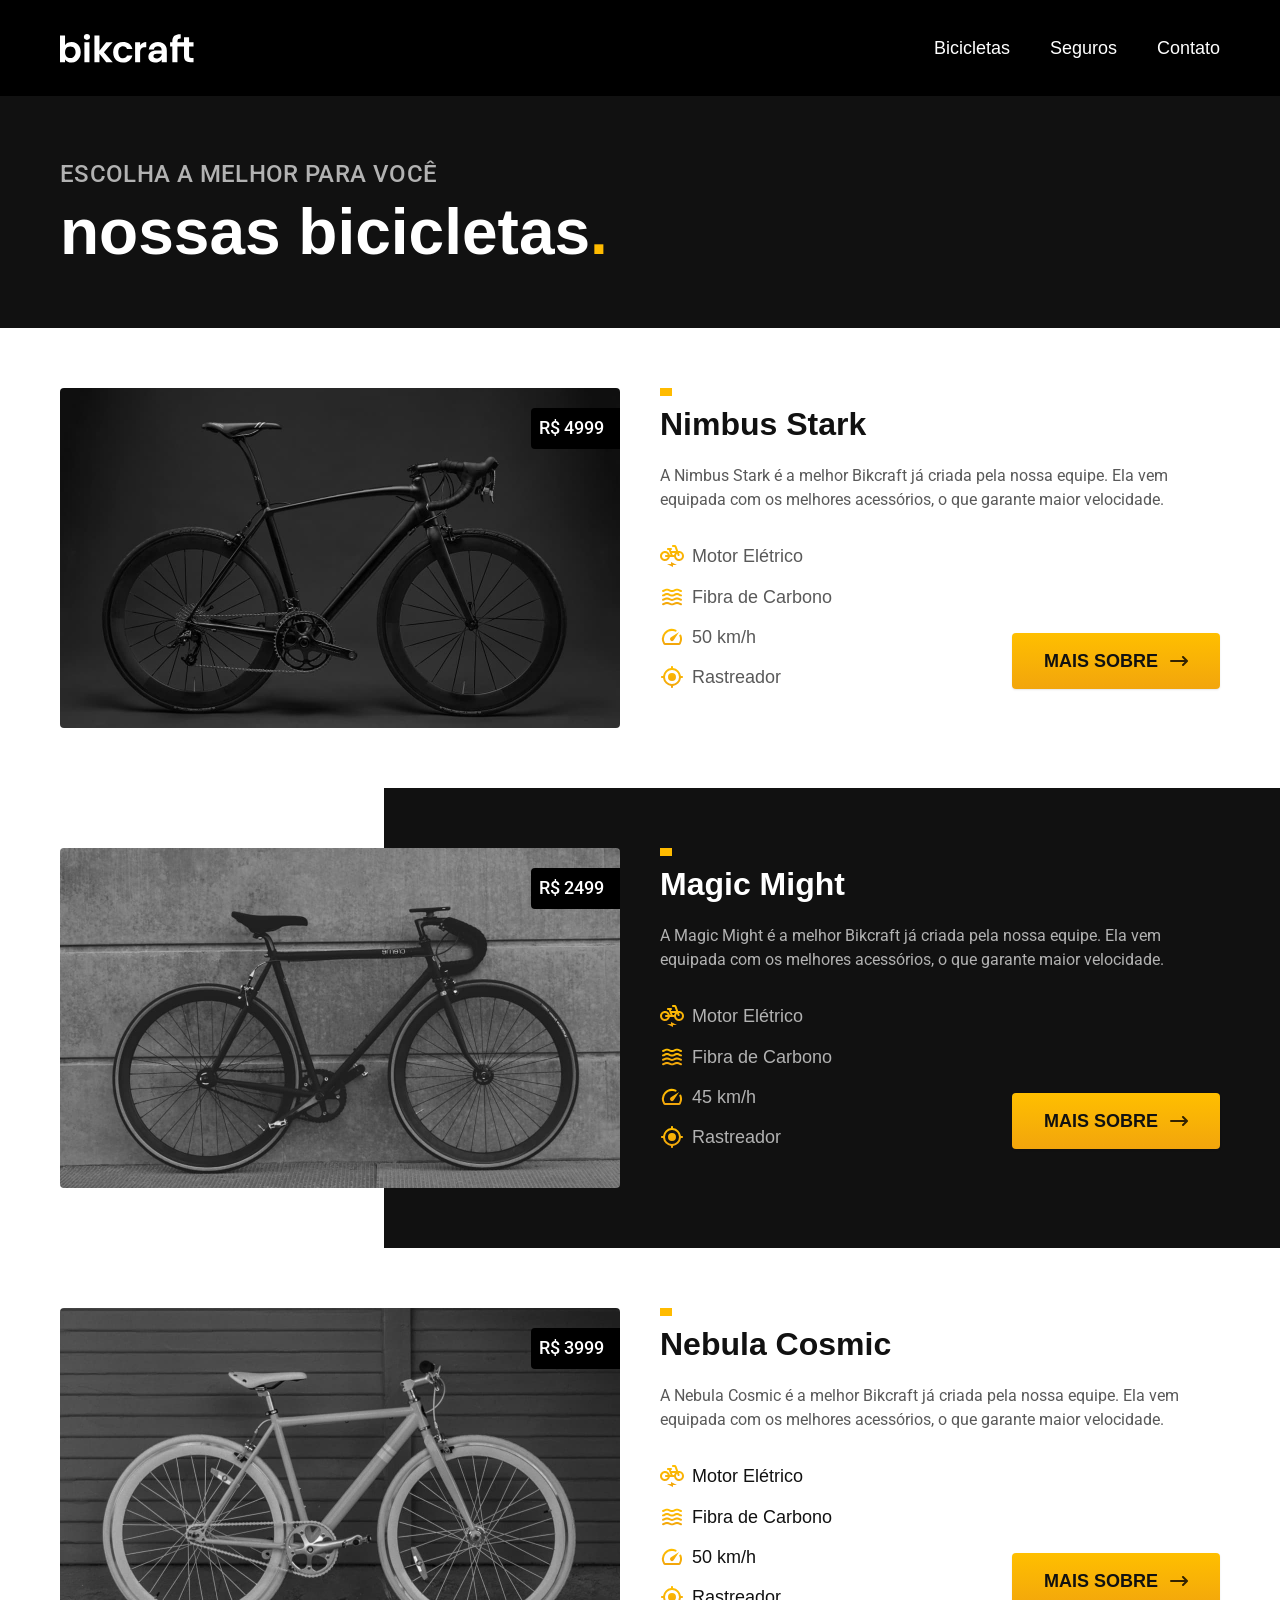
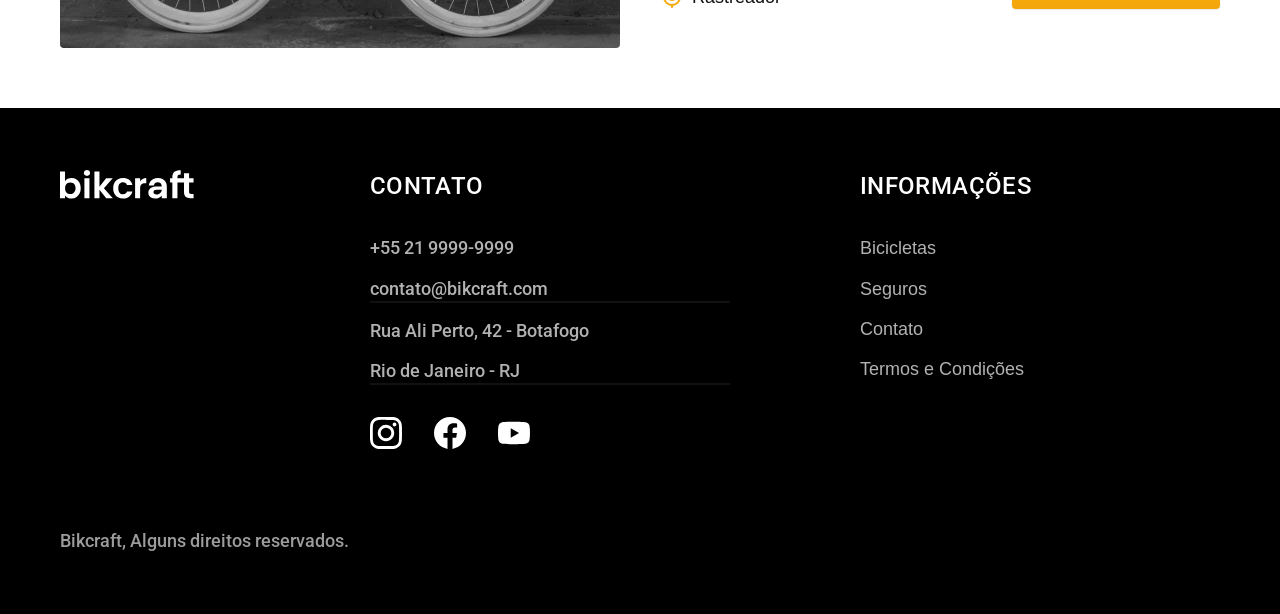
==== bikcraft/bicicletas.html @ f0fe7139 "Novas Alterações" ====
<!DOCTYPE html>
<html lang="pt-br">
    <head>
        <meta charset="UTF-8">
        <meta name="viewport" content="width=device-width, initial-scale=1.0">
        <title>Bicicletas | Bikcraft</title>
        <meta name="description" content="Termos e condições.">
        <link rel="stylesheet" href="./css/style.css">
        <link rel="preconnect" href="https://fonts.googleapis.com">
    <link rel="preconnect" href="https://fonts.gstatic.com" crossorigin>
    <link href="https://fonts.googleapis.com/css2?family=Merriweather:italfamily=Poppins:ital,wght@0,100;0,200;0,300;0,400;0,500;0,600;0,700;0,800;0,900;1,100;1,200;1,300;1,400;1,500;1,600;1,700;1,800;1,900&family=Roboto:ital,wght@0,100..900;1,100..900&display=swap" rel="stylesheet">        
    </head>
    <body id="bicicletas">
<header class="header-bg">
    <div class="header container">
        <a href="./">
            <img src="./img/bikcraft.svg" alt="Bikcraft">
        </a>

        <nav aria-label="primaria">
        <ul class="header-menu font-1-m cor-0">
            <li><a href="./bicicletas.html">Bicicletas</a></li>
            <li><a href="./seguros.html">Seguros</a></li>
            <li><a href="./contato.html">Contato</a></li>
        </ul>
        </nav>
    </div>
</header>

    <main>
        <div class="titulo-bg">
            <div class="titulo container">
                <p class="font-2-l-b cor-5">Escolha a melhor para você</p>
                <h1 class="font-1-xxl cor-0">nossas bicicletas<span class="cor-p1">.</span></h1>
            </div>
        </div>
        
            <div class="bicicletas container">
                <div class="bicicletas-imagem">
                    <img src="./img/bicicletas/nimbus.jpg" alt="Bicicleta preta">
                    <span class="font-2-m cor-0">R$ 4999</span>
                </div>
                <div class="bicicletas-conteudo">
                    <h2 class="font-1-xl">Nimbus Stark</h2>
                    <p class="font-2-s cor-8">A Nimbus Stark é a melhor Bikcraft já criada pela nossa equipe. Ela vem equipada com os melhores acessórios, o que garante maior velocidade.</p>
                    <ul class="font-1-m cor-8">
                        <li><img src="./img/icones/eletrica.svg" alt="">Motor Elétrico</li>
                        <li><img src="./img/icones/carbono.svg" alt="">Fibra de Carbono</li>
                        <li><img src="./img/icones/velocidade.svg" alt="">50 km/h</li>
                        <li><img src="./img/icones/rastreador.svg" alt="">Rastreador</li>
                    </ul>
                     <a class="botao seta" href="./bicicletas/nimbus.html">Mais Sobre</a>
                </div>
            </div>
      

         <div class="bicicletas-bg">
            <div class="bicicletas container">
                <div class="bicicletas-imagem">
                    <img src="./img/bicicletas/magic.jpg" alt="Bicicleta preta">
                    <span class="font-2-m cor-0">R$ 2499</span>
                </div>
                <div class="bicicletas-conteudo">
                    <h2 class="font-1-xl cor-0">Magic Might</h2>
                    <p class="font-2-s cor-5">A Magic Might é a melhor Bikcraft já criada pela nossa equipe. Ela vem equipada com os melhores acessórios, o que garante maior velocidade.</p>
                    <ul class="font-1-m cor-5">
                        <li><img src="./img/icones/eletrica.svg" alt="">Motor Elétrico</li>
                        <li><img src="./img/icones/carbono.svg" alt="">Fibra de Carbono</li>
                        <li><img src="./img/icones/velocidade.svg" alt="">45 km/h</li>
                        <li><img src="./img/icones/rastreador.svg" alt="">Rastreador</li>
                    </ul>
                     <a class="botao seta" href="./bicicletas/magic.html">Mais Sobre</a>
                </div>
            </div>
        </div>

            <div class="bicicletas container">
                <div class="bicicletas-imagem">
                    <img src="./img/bicicletas/nebula.jpg" alt="Bicicleta preta">
                    <span class="font-2-m cor-0">R$ 3999</span>
                </div>
                <div class="bicicletas-conteudo">
                    <h2 class="font-1-xl">Nebula Cosmic</h2>
                    <p class="font-2-s cor-8">A Nebula Cosmic é a melhor Bikcraft já criada pela nossa equipe. Ela vem equipada com os melhores acessórios, o que garante maior velocidade.</p>
                    <ul class="font-1-m">
                        <li><img src="./img/icones/eletrica.svg" alt="">Motor Elétrico</li>
                        <li><img src="./img/icones/carbono.svg" alt="">Fibra de Carbono</li>
                        <li><img src="./img/icones/velocidade.svg" alt="">50 km/h</li>
                        <li><img src="./img/icones/rastreador.svg" alt="">Rastreador</li>
                    </ul>
                    <a class="botao seta" href="./bicicletas/nebula.html">Mais Sobre</a>
                </div>
            </div>
        

    </main>


     <footer class="footer-bg">
         <div class="footer container">
            <img src="./img/bikcraft.svg" alt="Bikcraft">
            <div class="footer-contato">
                <h3 class="font-2-l-b cor-0">Contato</h3>
                <ul class="font-2-m cor-5">
                    <li><a href="tel:+552199999999">+55 21 9999-9999</a></li>
                    <li><a href="mailto:contato@bikcraft.com">contato@bikcraft.com</a></li>
                    <li>Rua Ali Perto, 42 - Botafogo</li>
                    <li>Rio de Janeiro - RJ</li>
                </ul>
                <div class="footer-redes">
                    <a href="./">
                        <img src="./img/redes/instagram.svg" alt="Instagram">
                    </a>
                     <a href="./">
                        <img src="./img/redes/facebook.svg" alt="Facebook">
                    </a>
                     <a href="./">
                        <img src="./img/redes/youtube.svg" alt="Youtuber">
                    </a>
                </div>
            </div>
            <div class="footer-informacoes">
                <h3 class="font-2-l-b cor-0">Informações</h3>
                <nav>
                    <ul class="font-1-m cor-5">
                    <li><a href="./bicicletas.html">Bicicletas</a></li>
                    <li><a href="./seguros.html">Seguros</a></li>
                    <li><a href="./contato.html">Contato</a></li>
                     <li><a href="./termos.html">Termos e Condições</a></li>                                       
                    </ul>
                </nav>
            </div>
            <p class="footer-copy font-2-m cor-6">Bikcraft, Alguns direitos reservados.</p>
         </div>
    </footer>
    </body>
</html>
---- bikcraft/css/style.css ----
@import url("./global/global.css");
@import url("./utilidades/tipografia.css"); 
@import url("./utilidades/cores.css"); 

@import url("./global/header.css");

@import url("./global/footer.css");

/* Utilidades */
@import url("./utilidades/componentes.css");


/* Home */
@import url("./home/introducao.css");
@import "./home/tecnologia.css";
@import "./home/parceiros.css";
@import "./home/depoimento.css";

/* Seguros */
@import url("./seguros/seguros.css");
@import "./seguros/vantagens.css";
@import "./seguros/perguntas.css";

/* Termos */
@import url("./termos/termos.css");

/* Bicicletas */

@import "./bicicletas/bicicletas-listas.css";
@import url("./bicicletas/bicicletas.css");
@import url("./bicicleta/seguro.css");
@import url("./bicicleta/bicicleta.css");

/* seguros */
@import url("./contato/contato.css");
@import url("./contato/lojas.css");
@import url("./utilidades/formulario.css");
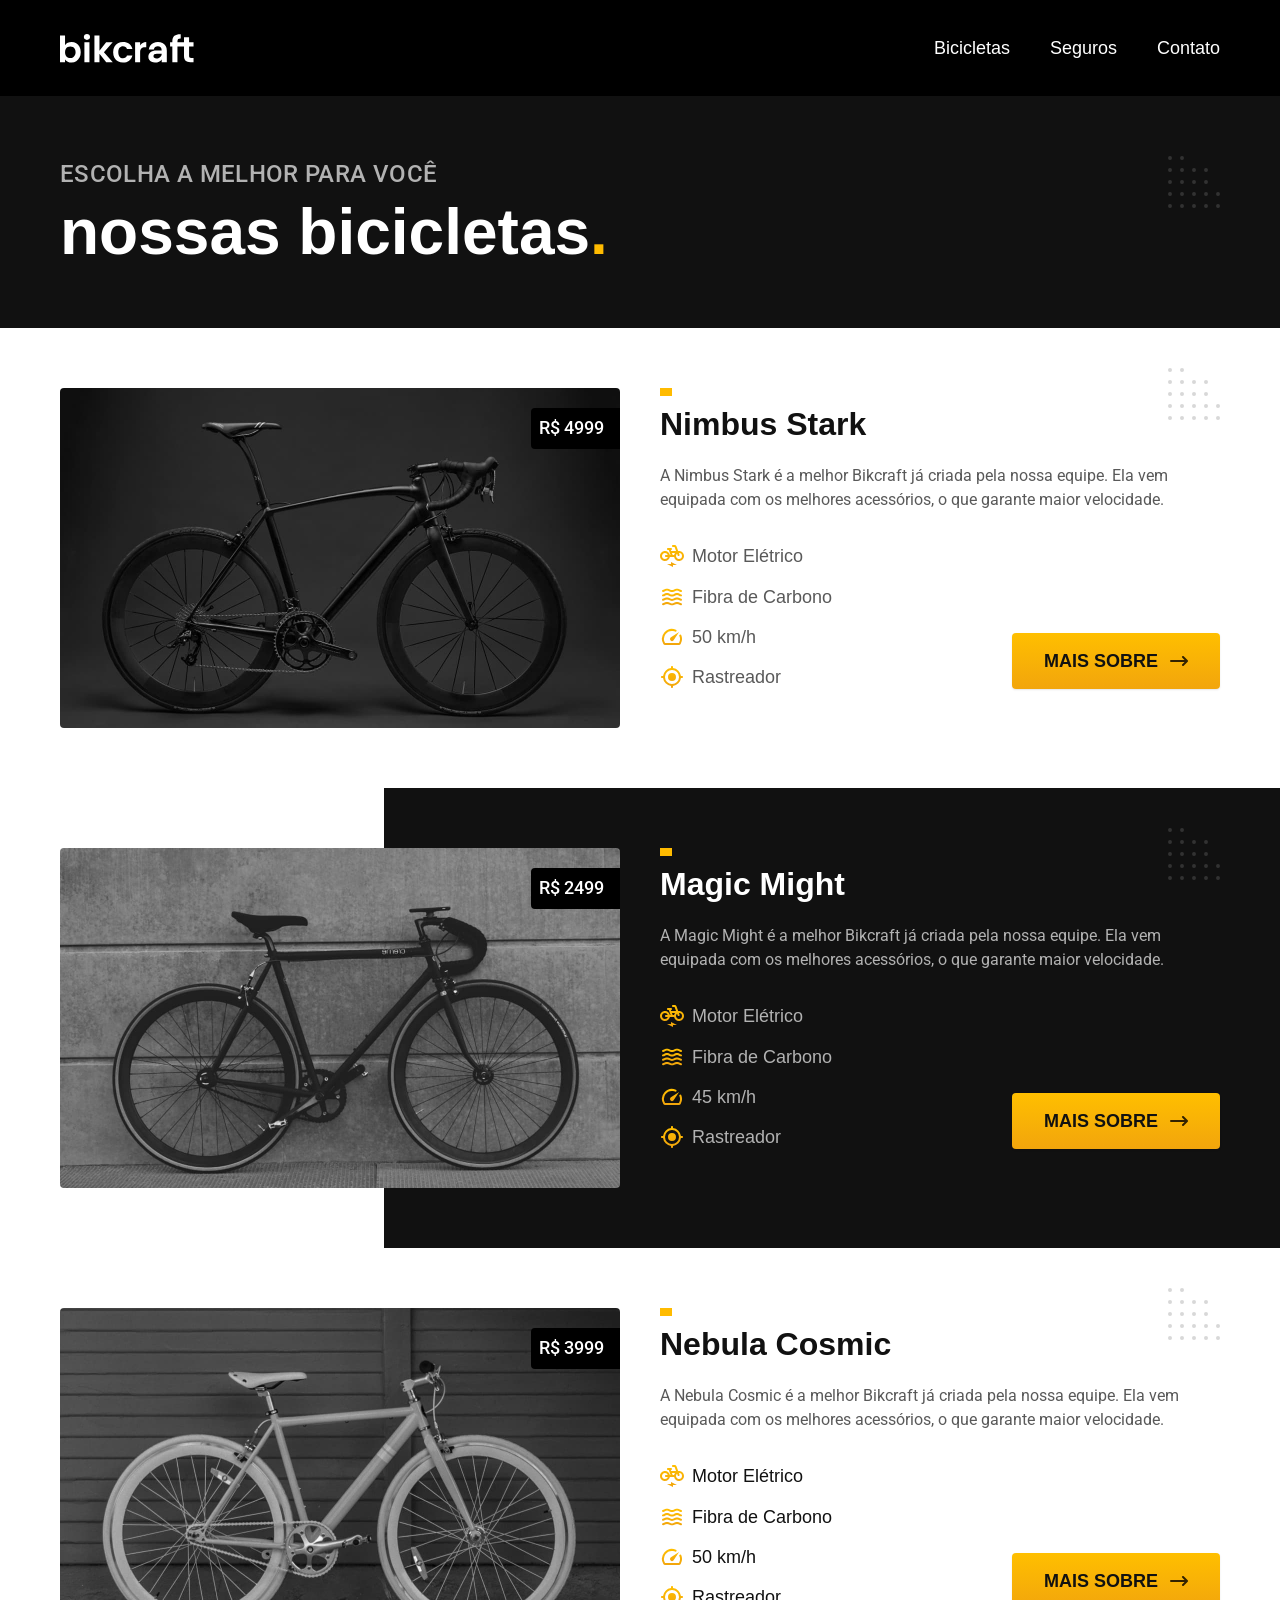
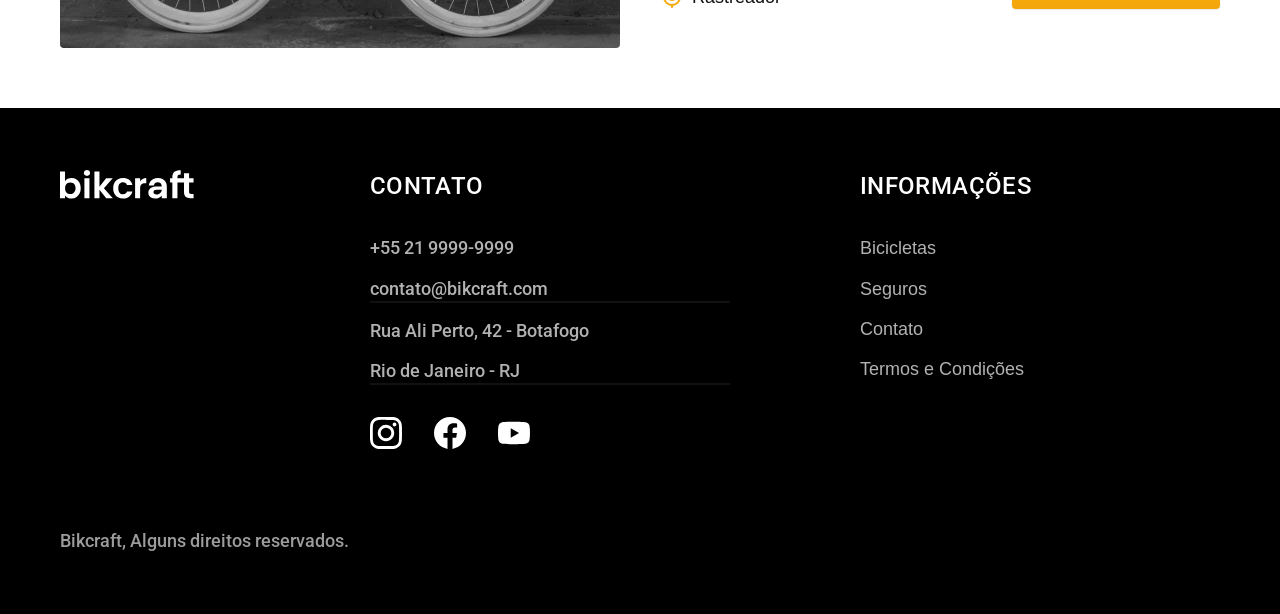
==== commit 6efcd91d: "Projeto feito" ====
--- a/bikcraft/bicicletas.html
+++ b/bikcraft/bicicletas.html
@@ -6,6 +6,7 @@
         <meta name="viewport" content="width=device-width, initial-scale=1.0">
         <title>Bicicletas | Bikcraft</title>
         <meta name="description" content="Termos e condições.">
+        <link rel="preload" href="./css/style.css" as="style">
         <link rel="stylesheet" href="./css/style.css">
         <link rel="preconnect" href="https://fonts.googleapis.com">
     <link rel="preconnect" href="https://fonts.gstatic.com" crossorigin>
--- a/bikcraft/css/style.css
+++ b/bikcraft/css/style.css
@@ -35,3 +35,8 @@
 @import url("./contato/contato.css");
 @import url("./contato/lojas.css");
 @import url("./utilidades/formulario.css");
+
+
+/* Orçamento */
+
+@import url("./orcamento/orcamento.css");
--- a/bikcraft/css/style.css
+++ b/bikcraft/css/style.css
@@ -35,3 +35,8 @@
 @import url("./contato/contato.css");
 @import url("./contato/lojas.css");
 @import url("./utilidades/formulario.css");
+
+
+/* Orçamento */
+
+@import url("./orcamento/orcamento.css");
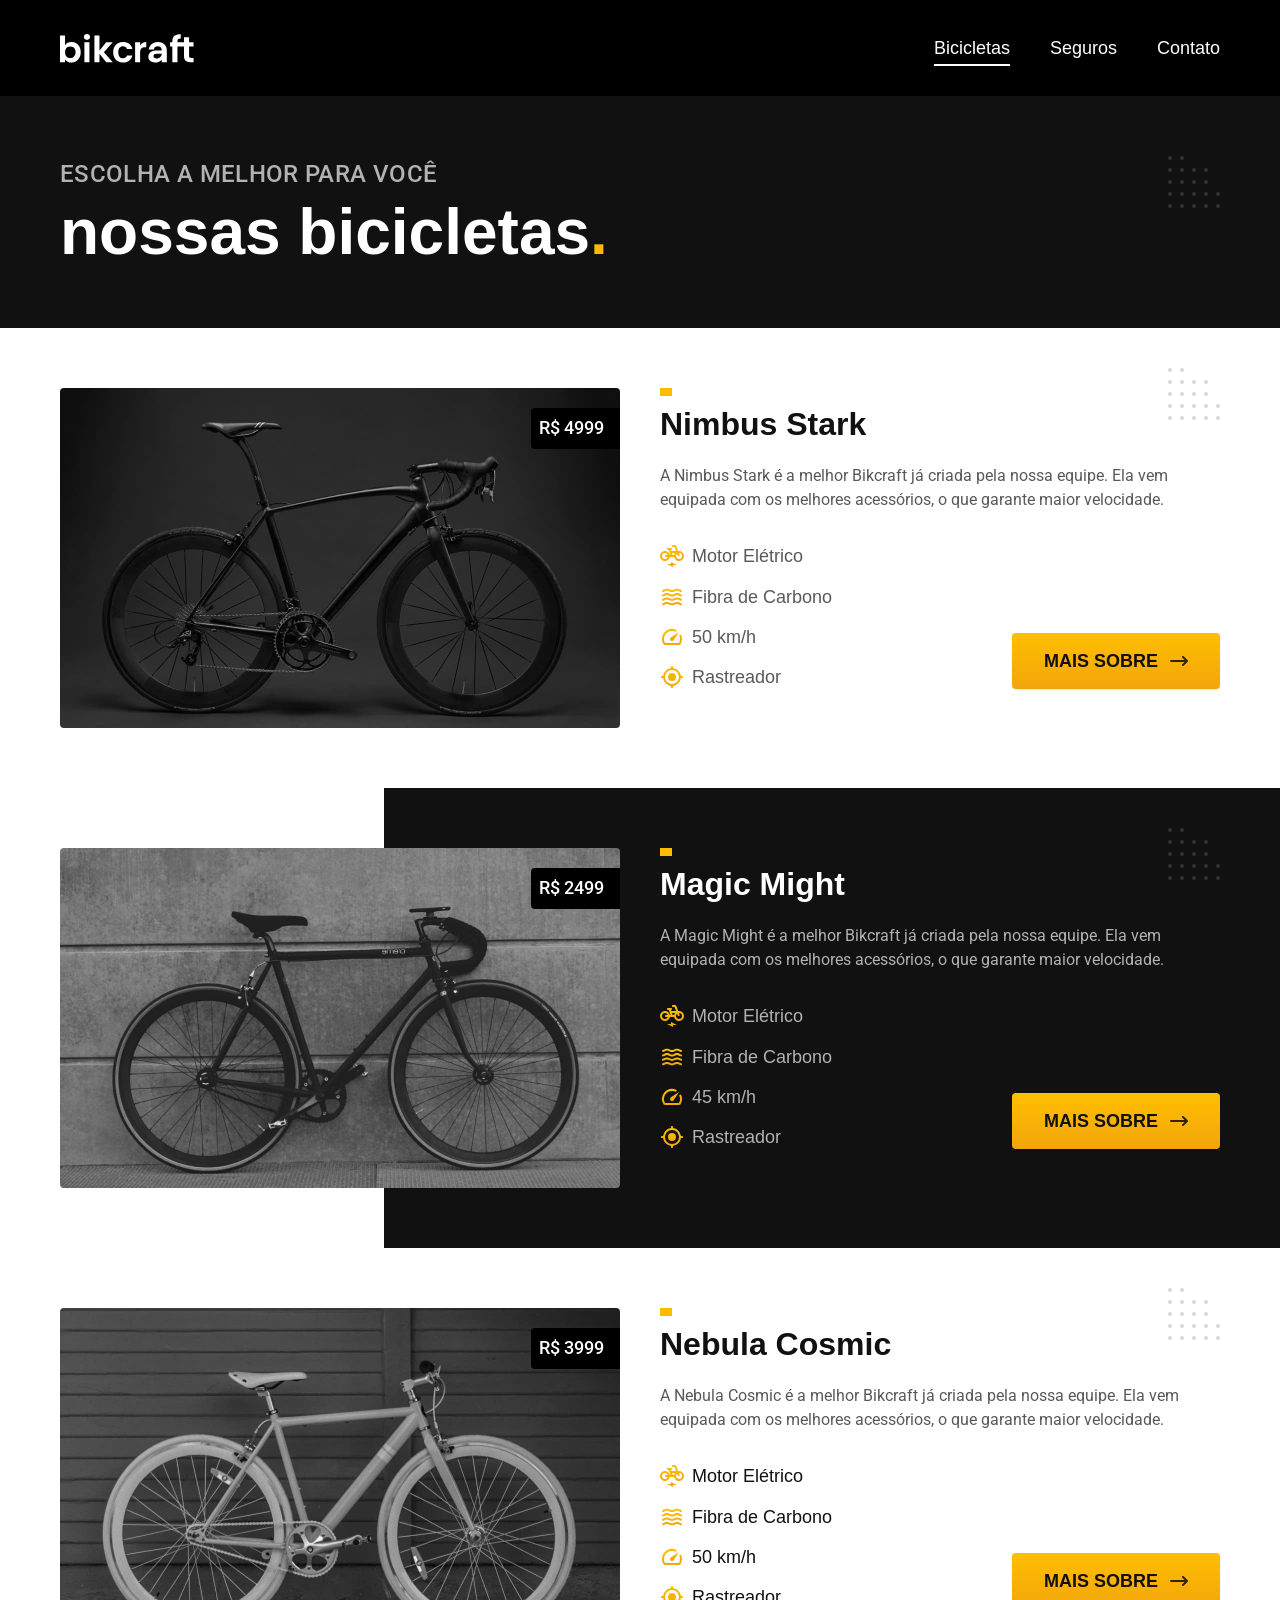
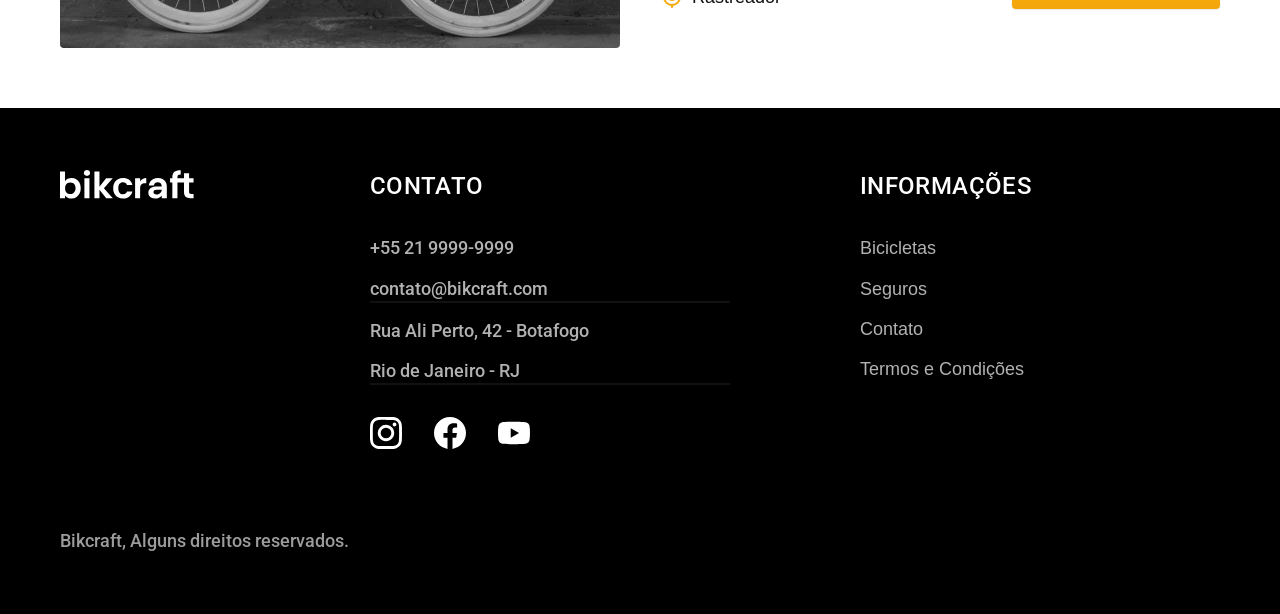
==== commit beda26d6: "Projeto Finalizado" ====
--- a/bikcraft/bicicletas.html
+++ b/bikcraft/bicicletas.html
@@ -11,6 +11,7 @@
         <link rel="preconnect" href="https://fonts.googleapis.com">
     <link rel="preconnect" href="https://fonts.gstatic.com" crossorigin>
     <link href="https://fonts.googleapis.com/css2?family=Merriweather:italfamily=Poppins:ital,wght@0,100;0,200;0,300;0,400;0,500;0,600;0,700;0,800;0,900;1,100;1,200;1,300;1,400;1,500;1,600;1,700;1,800;1,900&family=Roboto:ital,wght@0,100..900;1,100..900&display=swap" rel="stylesheet">        
+       <script>document.documentElement.classList.add('js');</script>
     </head>
     <body id="bicicletas">
 <header class="header-bg">
@@ -135,5 +136,6 @@
             <p class="footer-copy font-2-m cor-6">Bikcraft, Alguns direitos reservados.</p>
          </div>
     </footer>
-    </body>
+       <script src="./js/script.js"></script>
+</body>
 </html>
